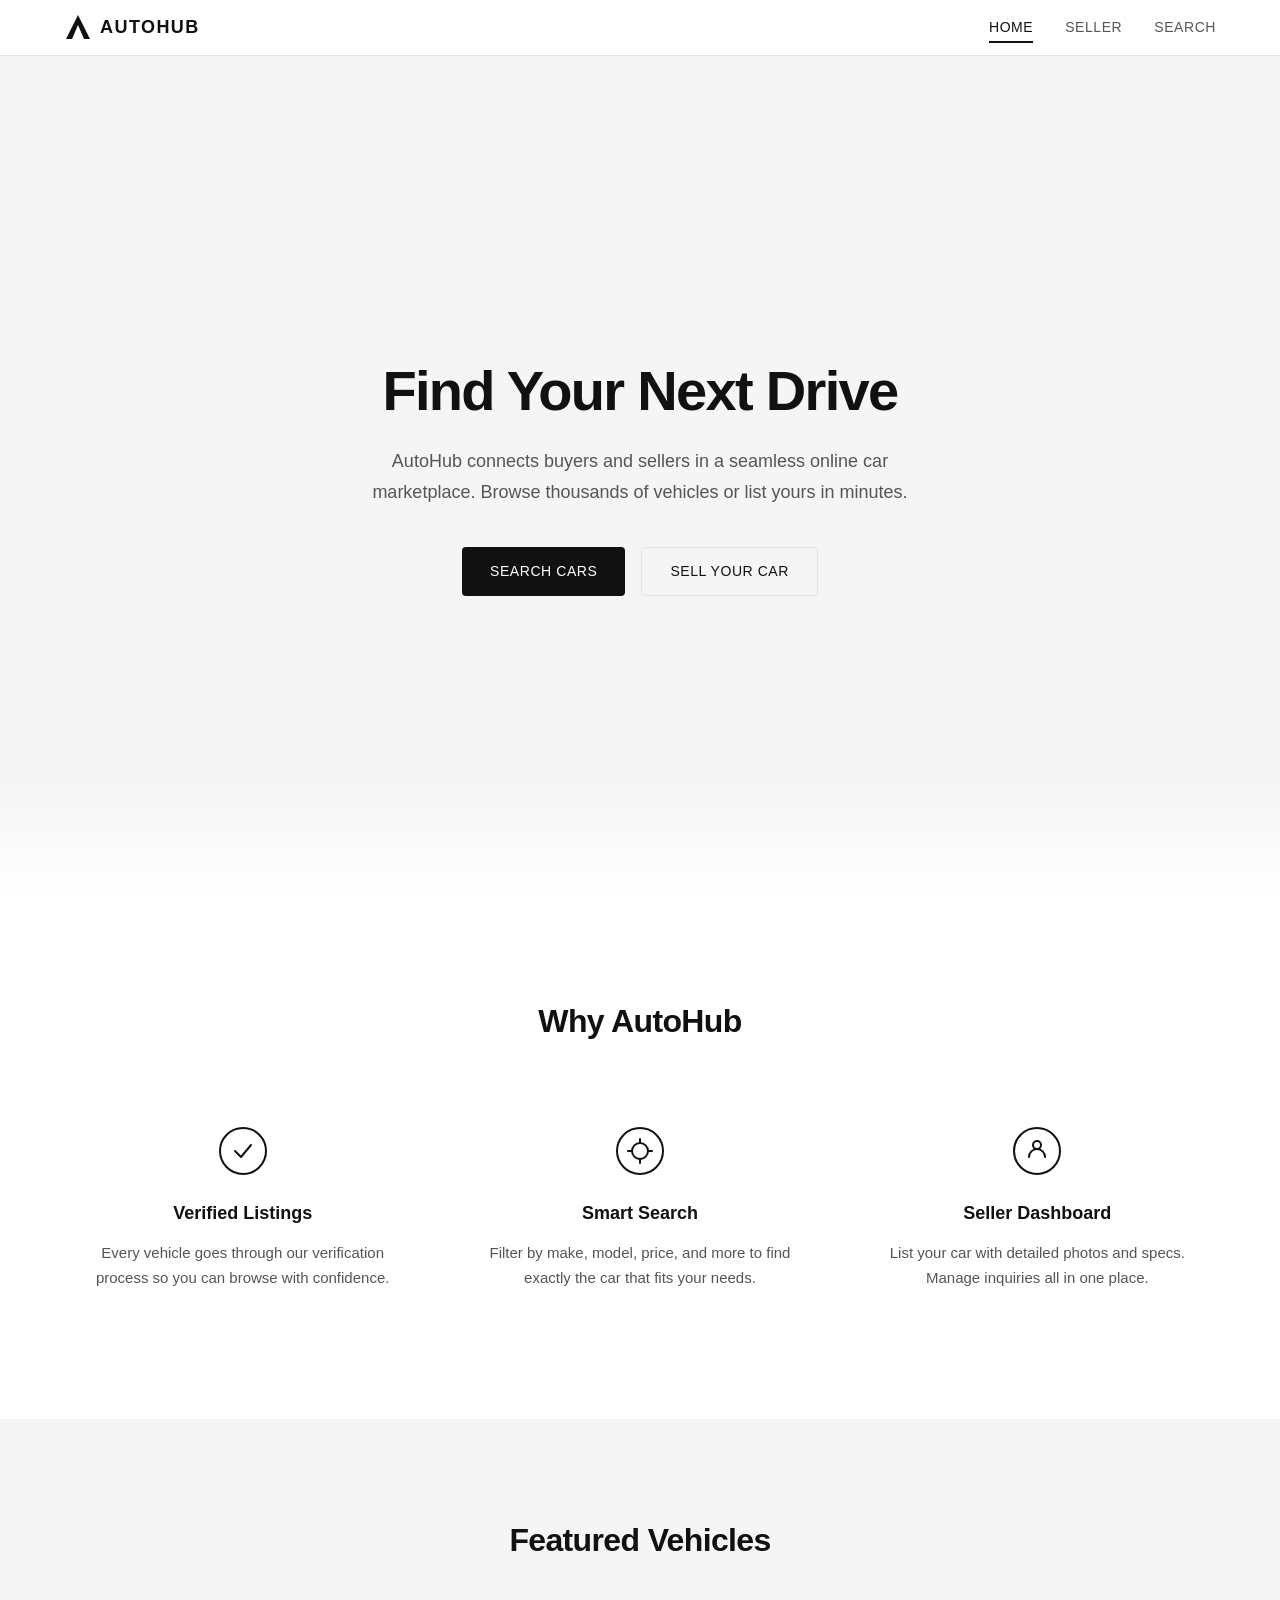
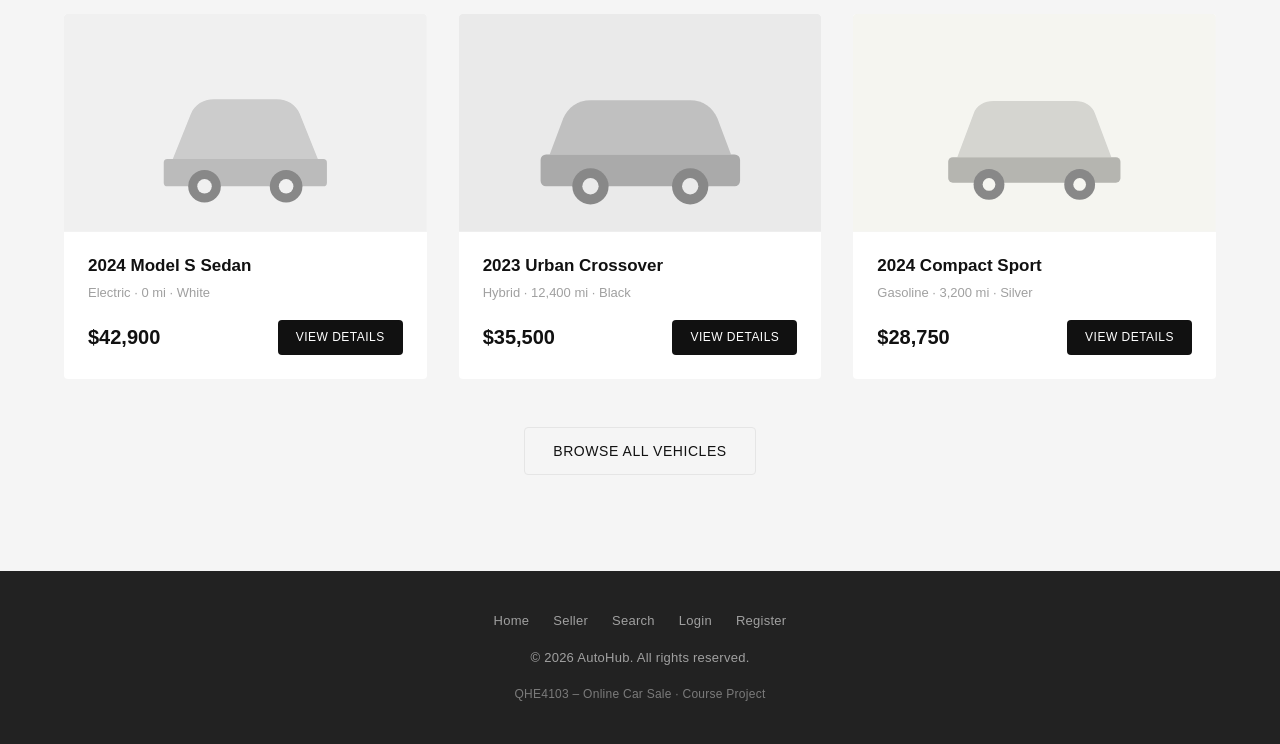
==== index.html @ d93c59be "build homepage and shared layout framework" ====
<!DOCTYPE html>
<html lang="en">
<head>
  <meta charset="UTF-8">
  <meta name="viewport" content="width=device-width, initial-scale=1.0">
  <title>AutoHub – Home</title>
  <link rel="stylesheet" href="css/styles.css">
</head>
<body>

  <header class="site-header">
    <div class="container">
      <a href="index.html" class="site-logo">
        <svg viewBox="0 0 28 28" fill="none" xmlns="http://www.w3.org/2000/svg">
          <path d="M14 2L2 26h6l6-14 6 14h6L14 2z" fill="#111"/>
        </svg>
        AutoHub
      </a>
      <nav class="nav-links">
        <a href="index.html">Home</a>
        <a href="seller.html">Seller</a>
        <a href="search.html">Search</a>
      </nav>
      <button class="nav-toggle" aria-label="Toggle navigation">
        <span></span>
        <span></span>
        <span></span>
      </button>
    </div>
  </header>

  <main class="site-main">

    <section class="hero">
      <div class="container hero-inner">
        <h1 class="hero-title">Find Your Next Drive</h1>
        <p class="hero-subtitle">AutoHub connects buyers and sellers in a seamless online car marketplace. Browse thousands of vehicles or list yours in minutes.</p>
        <div class="hero-actions">
          <a href="search.html" class="btn btn-primary">Search Cars</a>
          <a href="seller.html" class="btn btn-secondary">Sell Your Car</a>
        </div>
      </div>
      <div class="hero-gradient"></div>
    </section>

    <section class="features">
      <div class="container">
        <h2 class="section-title">Why AutoHub</h2>
        <div class="features-grid">
          <div class="feature-card">
            <div class="feature-icon">
              <svg viewBox="0 0 48 48" fill="none" xmlns="http://www.w3.org/2000/svg">
                <circle cx="24" cy="24" r="23" stroke="#111" stroke-width="2"/>
                <path d="M16 24l6 6 10-12" stroke="#111" stroke-width="2" stroke-linecap="round" stroke-linejoin="round"/>
              </svg>
            </div>
            <h3 class="feature-heading">Verified Listings</h3>
            <p class="feature-text">Every vehicle goes through our verification process so you can browse with confidence.</p>
          </div>
          <div class="feature-card">
            <div class="feature-icon">
              <svg viewBox="0 0 48 48" fill="none" xmlns="http://www.w3.org/2000/svg">
                <circle cx="24" cy="24" r="23" stroke="#111" stroke-width="2"/>
                <circle cx="24" cy="24" r="8" stroke="#111" stroke-width="2"/>
                <path d="M24 12v4M24 32v4M12 24h4M32 24h4" stroke="#111" stroke-width="2" stroke-linecap="round"/>
              </svg>
            </div>
            <h3 class="feature-heading">Smart Search</h3>
            <p class="feature-text">Filter by make, model, price, and more to find exactly the car that fits your needs.</p>
          </div>
          <div class="feature-card">
            <div class="feature-icon">
              <svg viewBox="0 0 48 48" fill="none" xmlns="http://www.w3.org/2000/svg">
                <circle cx="24" cy="24" r="23" stroke="#111" stroke-width="2"/>
                <path d="M16 30c0-4.418 3.582-8 8-8s8 3.582 8 8" stroke="#111" stroke-width="2" stroke-linecap="round"/>
                <circle cx="24" cy="18" r="4" stroke="#111" stroke-width="2"/>
              </svg>
            </div>
            <h3 class="feature-heading">Seller Dashboard</h3>
            <p class="feature-text">List your car with detailed photos and specs. Manage inquiries all in one place.</p>
          </div>
        </div>
      </div>
    </section>

    <section class="featured-cars">
      <div class="container">
        <h2 class="section-title">Featured Vehicles</h2>
        <div class="cars-grid">
          <article class="car-card">
            <div class="car-card-image">
              <svg viewBox="0 0 400 240" xmlns="http://www.w3.org/2000/svg">
                <rect width="400" height="240" fill="#f0f0f0"/>
                <path d="M120 160h160l-20-50c-4-10-14-16-25-16h-70c-11 0-21 6-25 16l-20 50z" fill="#ccc"/>
                <rect x="110" y="160" width="180" height="30" rx="4" fill="#bbb"/>
                <circle cx="155" cy="190" r="18" fill="#888"/>
                <circle cx="155" cy="190" r="8" fill="#f0f0f0"/>
                <circle cx="245" cy="190" r="18" fill="#888"/>
                <circle cx="245" cy="190" r="8" fill="#f0f0f0"/>
              </svg>
            </div>
            <div class="car-card-body">
              <h3 class="car-card-title">2024 Model S Sedan</h3>
              <p class="car-card-meta">Electric · 0 mi · White</p>
              <div class="car-card-footer">
                <span class="car-card-price">$42,900</span>
                <a href="car-detail.html" class="btn btn-primary btn-sm">View Details</a>
              </div>
            </div>
          </article>
          <article class="car-card">
            <div class="car-card-image">
              <svg viewBox="0 0 400 240" xmlns="http://www.w3.org/2000/svg">
                <rect width="400" height="240" fill="#eaeaea"/>
                <path d="M100 155h200l-15-40c-5-12-16-20-30-20h-110c-14 0-25 8-30 20l-15 40z" fill="#c0c0c0"/>
                <rect x="90" y="155" width="220" height="35" rx="6" fill="#aaa"/>
                <circle cx="145" cy="190" r="20" fill="#888"/>
                <circle cx="145" cy="190" r="9" fill="#eaeaea"/>
                <circle cx="255" cy="190" r="20" fill="#888"/>
                <circle cx="255" cy="190" r="9" fill="#eaeaea"/>
              </svg>
            </div>
            <div class="car-card-body">
              <h3 class="car-card-title">2023 Urban Crossover</h3>
              <p class="car-card-meta">Hybrid · 12,400 mi · Black</p>
              <div class="car-card-footer">
                <span class="car-card-price">$35,500</span>
                <a href="car-detail.html" class="btn btn-primary btn-sm">View Details</a>
              </div>
            </div>
          </article>
          <article class="car-card">
            <div class="car-card-image">
              <svg viewBox="0 0 400 240" xmlns="http://www.w3.org/2000/svg">
                <rect width="400" height="240" fill="#f5f5f0"/>
                <path d="M115 158h170l-18-48c-3-9-12-14-22-14h-90c-10 0-19 5-22 14l-18 48z" fill="#d5d5d0"/>
                <rect x="105" y="158" width="190" height="28" rx="5" fill="#b5b5b0"/>
                <circle cx="150" cy="188" r="17" fill="#888"/>
                <circle cx="150" cy="188" r="7" fill="#f5f5f0"/>
                <circle cx="250" cy="188" r="17" fill="#888"/>
                <circle cx="250" cy="188" r="7" fill="#f5f5f0"/>
              </svg>
            </div>
            <div class="car-card-body">
              <h3 class="car-card-title">2024 Compact Sport</h3>
              <p class="car-card-meta">Gasoline · 3,200 mi · Silver</p>
              <div class="car-card-footer">
                <span class="car-card-price">$28,750</span>
                <a href="car-detail.html" class="btn btn-primary btn-sm">View Details</a>
              </div>
            </div>
          </article>
        </div>
        <div class="cars-cta">
          <a href="search.html" class="btn btn-secondary">Browse All Vehicles</a>
        </div>
      </div>
    </section>

  </main>

  <footer class="site-footer">
    <div class="container">
      <div class="footer-links">
        <a href="index.html">Home</a>
        <a href="seller.html">Seller</a>
        <a href="search.html">Search</a>
        <a href="login.html">Login</a>
        <a href="register.html">Register</a>
      </div>
      <p class="footer-copy">&copy; 2026 AutoHub. All rights reserved.</p>
      <p class="footer-course">QHE4103 – Online Car Sale · Course Project</p>
    </div>
  </footer>

  <script src="js/main.js"></script>
</body>
</html>
---- css/styles.css ----
*,
*::before,
*::after {
  margin: 0;
  padding: 0;
  box-sizing: border-box;
}

:root {
  --color-black: #111;
  --color-white: #fff;
  --color-gray-100: #f5f5f5;
  --color-gray-200: #e5e5e5;
  --color-gray-400: #a0a0a0;
  --color-gray-600: #555;
  --color-gray-800: #222;
  --font-sans: -apple-system, BlinkMacSystemFont, "Segoe UI", Roboto,
    "Helvetica Neue", Arial, sans-serif;
  --header-height: 56px;
  --container-max: 1200px;
  --radius: 0.25rem;
  --transition: 0.3s ease;
}

html {
  font-size: 16px;
  scroll-behavior: smooth;
}

body {
  font-family: var(--font-sans);
  color: var(--color-black);
  background: var(--color-white);
  line-height: 1.6;
  min-height: 100vh;
  display: flex;
  flex-direction: column;
  -webkit-font-smoothing: antialiased;
  -moz-osx-font-smoothing: grayscale;
}

a {
  color: inherit;
  text-decoration: none;
}

ul {
  list-style: none;
}

img {
  max-width: 100%;
  display: block;
}

button {
  font: inherit;
  cursor: pointer;
  border: none;
  background: none;
}

/* ===== Container ===== */

.container {
  width: 100%;
  max-width: var(--container-max);
  margin: 0 auto;
  padding: 0 24px;
}

/* ===== Header / Nav ===== */

.site-header {
  position: fixed;
  top: 0;
  left: 0;
  width: 100%;
  height: var(--header-height);
  background: rgba(255, 255, 255, 0.92);
  backdrop-filter: blur(12px);
  -webkit-backdrop-filter: blur(12px);
  z-index: 1000;
  border-bottom: 1px solid var(--color-gray-200);
  transition: background var(--transition);
}

.site-header .container {
  display: flex;
  align-items: center;
  justify-content: space-between;
  height: 100%;
}

.site-logo {
  display: flex;
  align-items: center;
  gap: 8px;
  font-size: 1.125rem;
  font-weight: 600;
  letter-spacing: 0.08em;
  text-transform: uppercase;
  color: var(--color-black);
  white-space: nowrap;
}

.site-logo svg {
  width: 28px;
  height: 28px;
  flex-shrink: 0;
}

.nav-links {
  display: flex;
  align-items: center;
  gap: 32px;
}

.nav-links a {
  font-size: 0.875rem;
  font-weight: 500;
  letter-spacing: 0.04em;
  text-transform: uppercase;
  color: var(--color-gray-600);
  position: relative;
  transition: color var(--transition);
}

.nav-links a::after {
  content: "";
  position: absolute;
  left: 0;
  bottom: -4px;
  width: 0;
  height: 2px;
  background: var(--color-black);
  transition: width var(--transition);
}

.nav-links a:hover,
.nav-links a.active {
  color: var(--color-black);
}

.nav-links a:hover::after,
.nav-links a.active::after {
  width: 100%;
}

.nav-toggle {
  display: none;
  flex-direction: column;
  justify-content: center;
  align-items: center;
  width: 40px;
  height: 40px;
  gap: 5px;
  cursor: pointer;
}

.nav-toggle span {
  display: block;
  width: 22px;
  height: 2px;
  background: var(--color-black);
  border-radius: 1px;
  transition: transform var(--transition), opacity var(--transition);
}

.nav-toggle.open span:nth-child(1) {
  transform: translateY(7px) rotate(45deg);
}

.nav-toggle.open span:nth-child(2) {
  opacity: 0;
}

.nav-toggle.open span:nth-child(3) {
  transform: translateY(-7px) rotate(-45deg);
}

/* ===== Main Content ===== */

.site-main {
  flex: 1;
  margin-top: var(--header-height);
}

/* ===== Footer ===== */

.site-footer {
  background: var(--color-gray-800);
  color: var(--color-gray-400);
  padding: 40px 0;
  font-size: 0.8125rem;
  letter-spacing: 0.02em;
}

.site-footer .container {
  display: flex;
  flex-direction: column;
  align-items: center;
  gap: 16px;
}

.footer-links {
  display: flex;
  gap: 24px;
}

.footer-links a {
  color: var(--color-gray-400);
  transition: color var(--transition);
}

.footer-links a:hover {
  color: var(--color-white);
}

.footer-copy {
  color: var(--color-gray-400);
}

/* ===== Buttons (common) ===== */

.btn {
  display: inline-flex;
  align-items: center;
  justify-content: center;
  padding: 12px 28px;
  font-size: 0.875rem;
  font-weight: 500;
  letter-spacing: 0.04em;
  text-transform: uppercase;
  border-radius: var(--radius);
  transition: background var(--transition), color var(--transition),
    box-shadow var(--transition);
}

.btn-primary {
  background: var(--color-black);
  color: var(--color-white);
}

.btn-primary:hover {
  background: var(--color-gray-800);
  box-shadow: 0 4px 16px rgba(0, 0, 0, 0.15);
}

.btn-secondary {
  background: transparent;
  color: var(--color-black);
  border: 1px solid var(--color-gray-200);
}

.btn-secondary:hover {
  border-color: var(--color-black);
}

/* ===== Responsive ===== */

/* Tablet: <= 768px */
@media (max-width: 768px) {
  .nav-toggle {
    display: flex;
  }

  .nav-links {
    position: fixed;
    top: var(--header-height);
    left: 0;
    width: 100%;
    height: calc(100vh - var(--header-height));
    flex-direction: column;
    justify-content: flex-start;
    align-items: center;
    padding-top: 48px;
    gap: 36px;
    background: rgba(255, 255, 255, 0.98);
    backdrop-filter: blur(12px);
    -webkit-backdrop-filter: blur(12px);
    opacity: 0;
    pointer-events: none;
    transform: translateY(-8px);
    transition: opacity var(--transition), transform var(--transition);
  }

  .nav-links.open {
    opacity: 1;
    pointer-events: auto;
    transform: translateY(0);
  }

  .nav-links a {
    font-size: 1.125rem;
  }
}

/* ===== Section Title ===== */

.section-title {
  font-size: 2rem;
  font-weight: 600;
  letter-spacing: -0.02em;
  text-align: center;
  margin-bottom: 48px;
  color: var(--color-black);
}

/* ===== Hero ===== */

.hero {
  position: relative;
  display: flex;
  align-items: center;
  justify-content: center;
  min-height: calc(100vh - var(--header-height));
  text-align: center;
  overflow: hidden;
  background: var(--color-gray-100);
}

.hero-inner {
  position: relative;
  z-index: 1;
  padding: 80px 24px;
  max-width: 720px;
}

.hero-title {
  font-size: 3.5rem;
  font-weight: 700;
  letter-spacing: -0.03em;
  line-height: 1.1;
  margin-bottom: 24px;
  color: var(--color-black);
}

.hero-subtitle {
  font-size: 1.125rem;
  line-height: 1.7;
  color: var(--color-gray-600);
  margin-bottom: 40px;
  max-width: 560px;
  margin-left: auto;
  margin-right: auto;
}

.hero-actions {
  display: flex;
  gap: 16px;
  justify-content: center;
  flex-wrap: wrap;
}

.hero-gradient {
  position: absolute;
  bottom: 0;
  left: 0;
  width: 100%;
  height: 120px;
  background: linear-gradient(to top, var(--color-white), transparent);
  pointer-events: none;
}

/* ===== Features ===== */

.features {
  padding: 96px 0;
}

.features-grid {
  display: grid;
  grid-template-columns: repeat(3, 1fr);
  gap: 40px;
}

.feature-card {
  text-align: center;
  padding: 32px 16px;
}

.feature-icon {
  width: 48px;
  height: 48px;
  margin: 0 auto 24px;
}

.feature-icon svg {
  width: 100%;
  height: 100%;
}

.feature-heading {
  font-size: 1.125rem;
  font-weight: 600;
  margin-bottom: 12px;
  color: var(--color-black);
}

.feature-text {
  font-size: 0.9375rem;
  line-height: 1.7;
  color: var(--color-gray-600);
}

/* ===== Featured Cars ===== */

.featured-cars {
  padding: 96px 0;
  background: var(--color-gray-100);
}

.cars-grid {
  display: grid;
  grid-template-columns: repeat(3, 1fr);
  gap: 32px;
}

.car-card {
  background: var(--color-white);
  border-radius: var(--radius);
  overflow: hidden;
  transition: box-shadow var(--transition), transform var(--transition);
}

.car-card:hover {
  transform: translateY(-4px);
  box-shadow: 0 12px 40px rgba(0, 0, 0, 0.08);
}

.car-card-image {
  width: 100%;
  aspect-ratio: 5 / 3;
  overflow: hidden;
  background: var(--color-gray-100);
}

.car-card-image svg {
  width: 100%;
  height: 100%;
  display: block;
}

.car-card-body {
  padding: 20px 24px 24px;
}

.car-card-title {
  font-size: 1.0625rem;
  font-weight: 600;
  margin-bottom: 4px;
  color: var(--color-black);
}

.car-card-meta {
  font-size: 0.8125rem;
  color: var(--color-gray-400);
  margin-bottom: 16px;
}

.car-card-footer {
  display: flex;
  align-items: center;
  justify-content: space-between;
}

.car-card-price {
  font-size: 1.25rem;
  font-weight: 700;
  color: var(--color-black);
}

.btn-sm {
  padding: 8px 18px;
  font-size: 0.75rem;
}

.cars-cta {
  text-align: center;
  margin-top: 48px;
}

/* ===== Footer Course Line ===== */

.footer-course {
  font-size: 0.75rem;
  color: var(--color-gray-400);
  opacity: 0.7;
}

/* ===== Responsive ===== */

/* Tablet: <= 768px */
@media (max-width: 768px) {
  .hero-title {
    font-size: 2.5rem;
  }

  .hero-subtitle {
    font-size: 1rem;
  }

  .features-grid {
    grid-template-columns: 1fr;
    gap: 24px;
  }

  .cars-grid {
    grid-template-columns: 1fr;
    gap: 24px;
  }

  .section-title {
    font-size: 1.75rem;
    margin-bottom: 36px;
  }

  .features {
    padding: 64px 0;
  }

  .featured-cars {
    padding: 64px 0;
  }
}

/* Large phone: <= 480px */
@media (max-width: 480px) {
  .container {
    padding: 0 16px;
  }

  .site-footer {
    padding: 32px 0;
  }

  .footer-links {
    flex-direction: column;
    align-items: center;
    gap: 12px;
  }

  .hero-title {
    font-size: 2rem;
  }

  .hero-inner {
    padding: 60px 16px;
  }

  .hero-actions {
    flex-direction: column;
    align-items: center;
  }

  .hero-actions .btn {
    width: 100%;
    max-width: 280px;
  }
}

/* ===== Page Hero (sub-pages) ===== */

.page-hero {
  background: var(--color-gray-100);
  text-align: center;
  padding: 80px 0 64px;
}

.page-hero-inner {
  max-width: 640px;
  margin: 0 auto;
}

.page-hero-title {
  font-size: 2.75rem;
  font-weight: 700;
  letter-spacing: -0.03em;
  line-height: 1.15;
  margin-bottom: 16px;
  color: var(--color-black);
}

.page-hero-subtitle {
  font-size: 1.0625rem;
  line-height: 1.7;
  color: var(--color-gray-600);
}

/* ===== Action Cards (Seller Page) ===== */

.seller-actions {
  padding: 80px 0 96px;
}

.action-grid {
  display: grid;
  grid-template-columns: repeat(3, 1fr);
  gap: 32px;
}

.action-card {
  display: flex;
  flex-direction: column;
  align-items: center;
  text-align: center;
  padding: 48px 32px 40px;
  background: var(--color-white);
  border: 1px solid var(--color-gray-200);
  border-radius: var(--radius);
  transition: transform var(--transition), box-shadow var(--transition);
}

.action-card:hover {
  transform: translateY(-4px);
  box-shadow: 0 12px 40px rgba(0, 0, 0, 0.06);
}

.action-card-icon {
  width: 56px;
  height: 56px;
  margin-bottom: 28px;
}

.action-card-icon svg {
  width: 100%;
  height: 100%;
}

.action-card-title {
  font-size: 1.25rem;
  font-weight: 600;
  margin-bottom: 12px;
  color: var(--color-black);
}

.action-card-text {
  font-size: 0.9375rem;
  line-height: 1.7;
  color: var(--color-gray-600);
  margin-bottom: 28px;
  flex: 1;
}

/* ===== Responsive: Page Hero & Action Cards ===== */

@media (max-width: 768px) {
  .page-hero {
    padding: 56px 0 48px;
  }

  .page-hero-title {
    font-size: 2rem;
  }

  .action-grid {
    grid-template-columns: 1fr;
    gap: 24px;
    max-width: 420px;
    margin: 0 auto;
  }

  .seller-actions {
    padding: 56px 0 72px;
  }
}

@media (max-width: 480px) {
  .page-hero-title {
    font-size: 1.75rem;
  }

  .action-card {
    padding: 36px 24px 32px;
  }
}
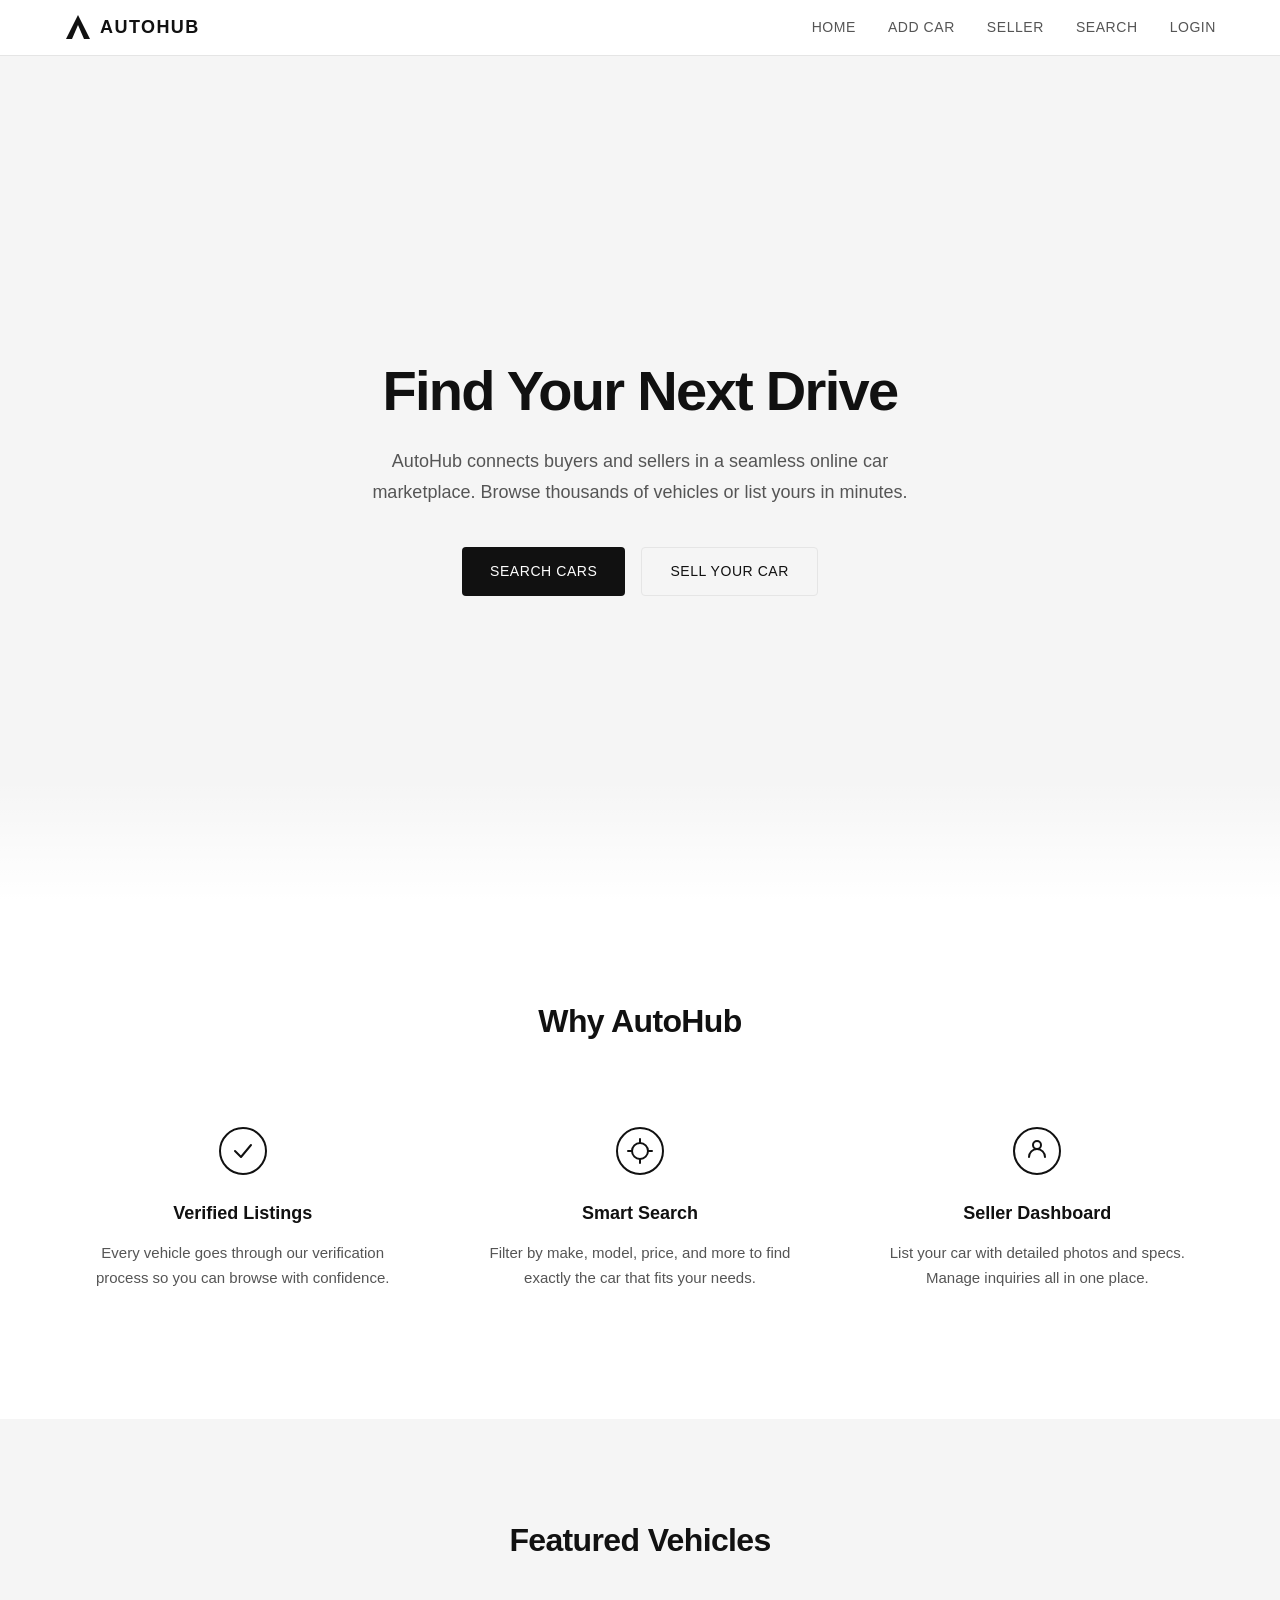
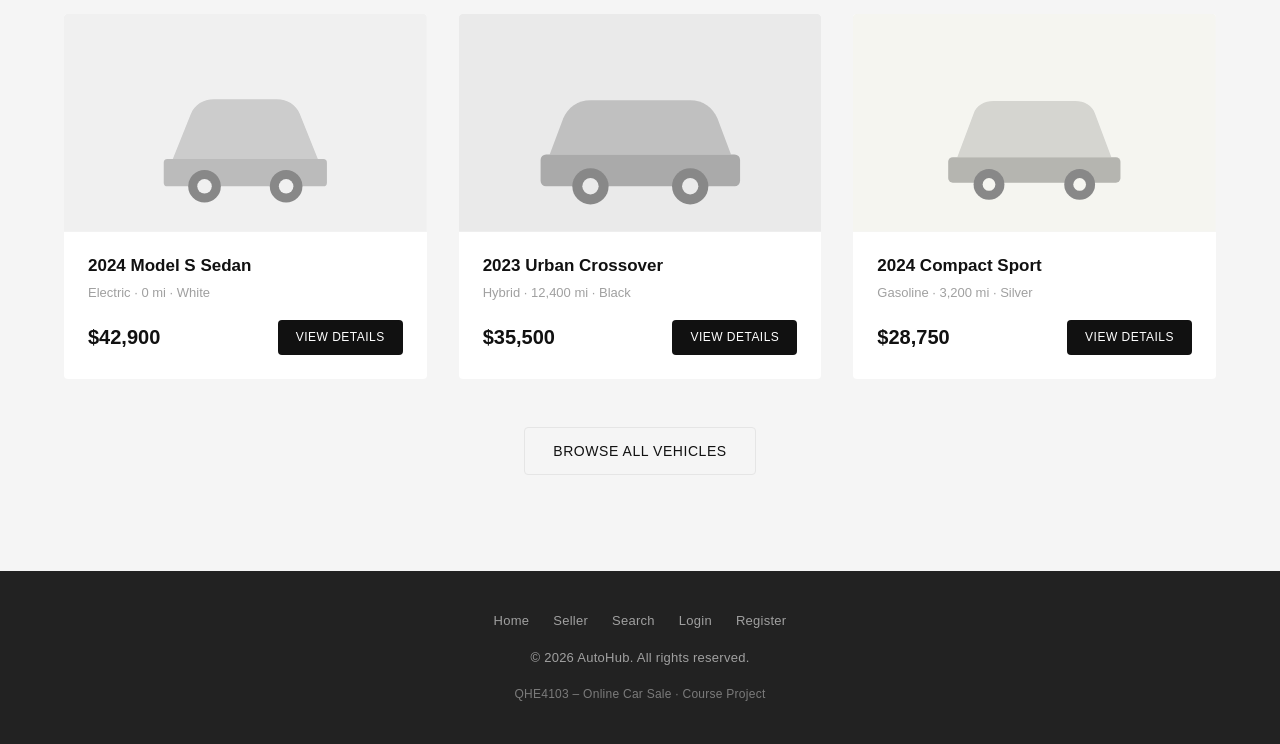
==== commit 5920152a: "Update index.html" ====
--- a/index.html
+++ b/index.html
@@ -18,8 +18,10 @@
       </a>
       <nav class="nav-links">
         <a href="index.html">Home</a>
+        <a href="add car.html">Add Car</a>
         <a href="seller.html">Seller</a>
         <a href="search.html">Search</a>
+        <a href="login.html">Login</a>
       </nav>
       <button class="nav-toggle" aria-label="Toggle navigation">
         <span></span>
--- a/css/styles.css
+++ b/css/styles.css
@@ -60,7 +60,6 @@
   background: none;
 }
 
-/* ===== Container ===== */
 
 .container {
   width: 100%;
@@ -69,7 +68,6 @@
   padding: 0 24px;
 }
 
-/* ===== Header / Nav ===== */
 
 .site-header {
   position: fixed;
@@ -179,14 +177,12 @@
   transform: translateY(-7px) rotate(-45deg);
 }
 
-/* ===== Main Content ===== */
 
 .site-main {
   flex: 1;
   margin-top: var(--header-height);
 }
 
-/* ===== Footer ===== */
 
 .site-footer {
   background: var(--color-gray-800);
@@ -221,7 +217,6 @@
   color: var(--color-gray-400);
 }
 
-/* ===== Buttons (common) ===== */
 
 .btn {
   display: inline-flex;
@@ -257,9 +252,7 @@
   border-color: var(--color-black);
 }
 
-/* ===== Responsive ===== */
-
-/* Tablet: <= 768px */
+
 @media (max-width: 768px) {
   .nav-toggle {
     display: flex;
@@ -296,8 +289,6 @@
   }
 }
 
-/* ===== Section Title ===== */
-
 .section-title {
   font-size: 2rem;
   font-weight: 600;
@@ -307,7 +298,6 @@
   color: var(--color-black);
 }
 
-/* ===== Hero ===== */
 
 .hero {
   position: relative;
@@ -363,7 +353,6 @@
   pointer-events: none;
 }
 
-/* ===== Features ===== */
 
 .features {
   padding: 96px 0;
@@ -404,7 +393,6 @@
   color: var(--color-gray-600);
 }
 
-/* ===== Featured Cars ===== */
 
 .featured-cars {
   padding: 96px 0;
@@ -481,7 +469,6 @@
   margin-top: 48px;
 }
 
-/* ===== Footer Course Line ===== */
 
 .footer-course {
   font-size: 0.75rem;
@@ -489,9 +476,6 @@
   opacity: 0.7;
 }
 
-/* ===== Responsive ===== */
-
-/* Tablet: <= 768px */
 @media (max-width: 768px) {
   .hero-title {
     font-size: 2.5rem;
@@ -525,7 +509,6 @@
   }
 }
 
-/* Large phone: <= 480px */
 @media (max-width: 480px) {
   .container {
     padding: 0 16px;
@@ -560,7 +543,6 @@
   }
 }
 
-/* ===== Page Hero (sub-pages) ===== */
 
 .page-hero {
   background: var(--color-gray-100);
@@ -588,7 +570,6 @@
   color: var(--color-gray-600);
 }
 
-/* ===== Action Cards (Seller Page) ===== */
 
 .seller-actions {
   padding: 80px 0 96px;
@@ -643,7 +624,6 @@
   flex: 1;
 }
 
-/* ===== Responsive: Page Hero & Action Cards ===== */
 
 @media (max-width: 768px) {
   .page-hero {
@@ -675,3 +655,70 @@
     padding: 36px 24px 32px;
   }
 }
+.auth-container {
+  display: flex;
+  justify-content: center;
+  align-items: center;
+  min-height: 100vh;
+  background-color: var(--color-gray-100);
+  padding: 20px;
+}
+
+.auth-card {
+  background: white;
+  padding: 40px 35px;
+  border-radius: 12px;
+  box-shadow: 0 4px 20px rgba(0, 0, 0, 0.08);
+  width: 100%;
+  max-width: 420px;
+}
+
+.auth-title {
+  text-align: center;
+  margin-bottom: 30px;
+  font-size: 24px;
+  font-weight: 600;
+  color: var(--color-black);
+}
+
+.form-group {
+  margin-bottom: 20px;
+}
+
+.form-group label {
+  display: block;
+  margin-bottom: 8px;
+  font-weight: 500;
+  color: var(--color-gray-800);
+}
+
+.form-group input {
+  width: 100%;
+  padding: 12px 15px;
+  border: 1px solid var(--color-gray-200);
+  border-radius: 6px;
+  font-size: 15px;
+  box-sizing: border-box;
+  background: white;
+}
+
+.form-group input:focus {
+  outline: none;
+  border-color: var(--color-black);
+}
+
+.auth-link {
+  text-align: center;
+  margin-top: 20px;
+  font-size: 14px;
+  color: var(--color-gray-600);
+}
+
+.auth-link a {
+  color: var(--color-black);
+  font-weight: 500;
+}
+
+.auth-link a:hover {
+  text-decoration: underline;
+}
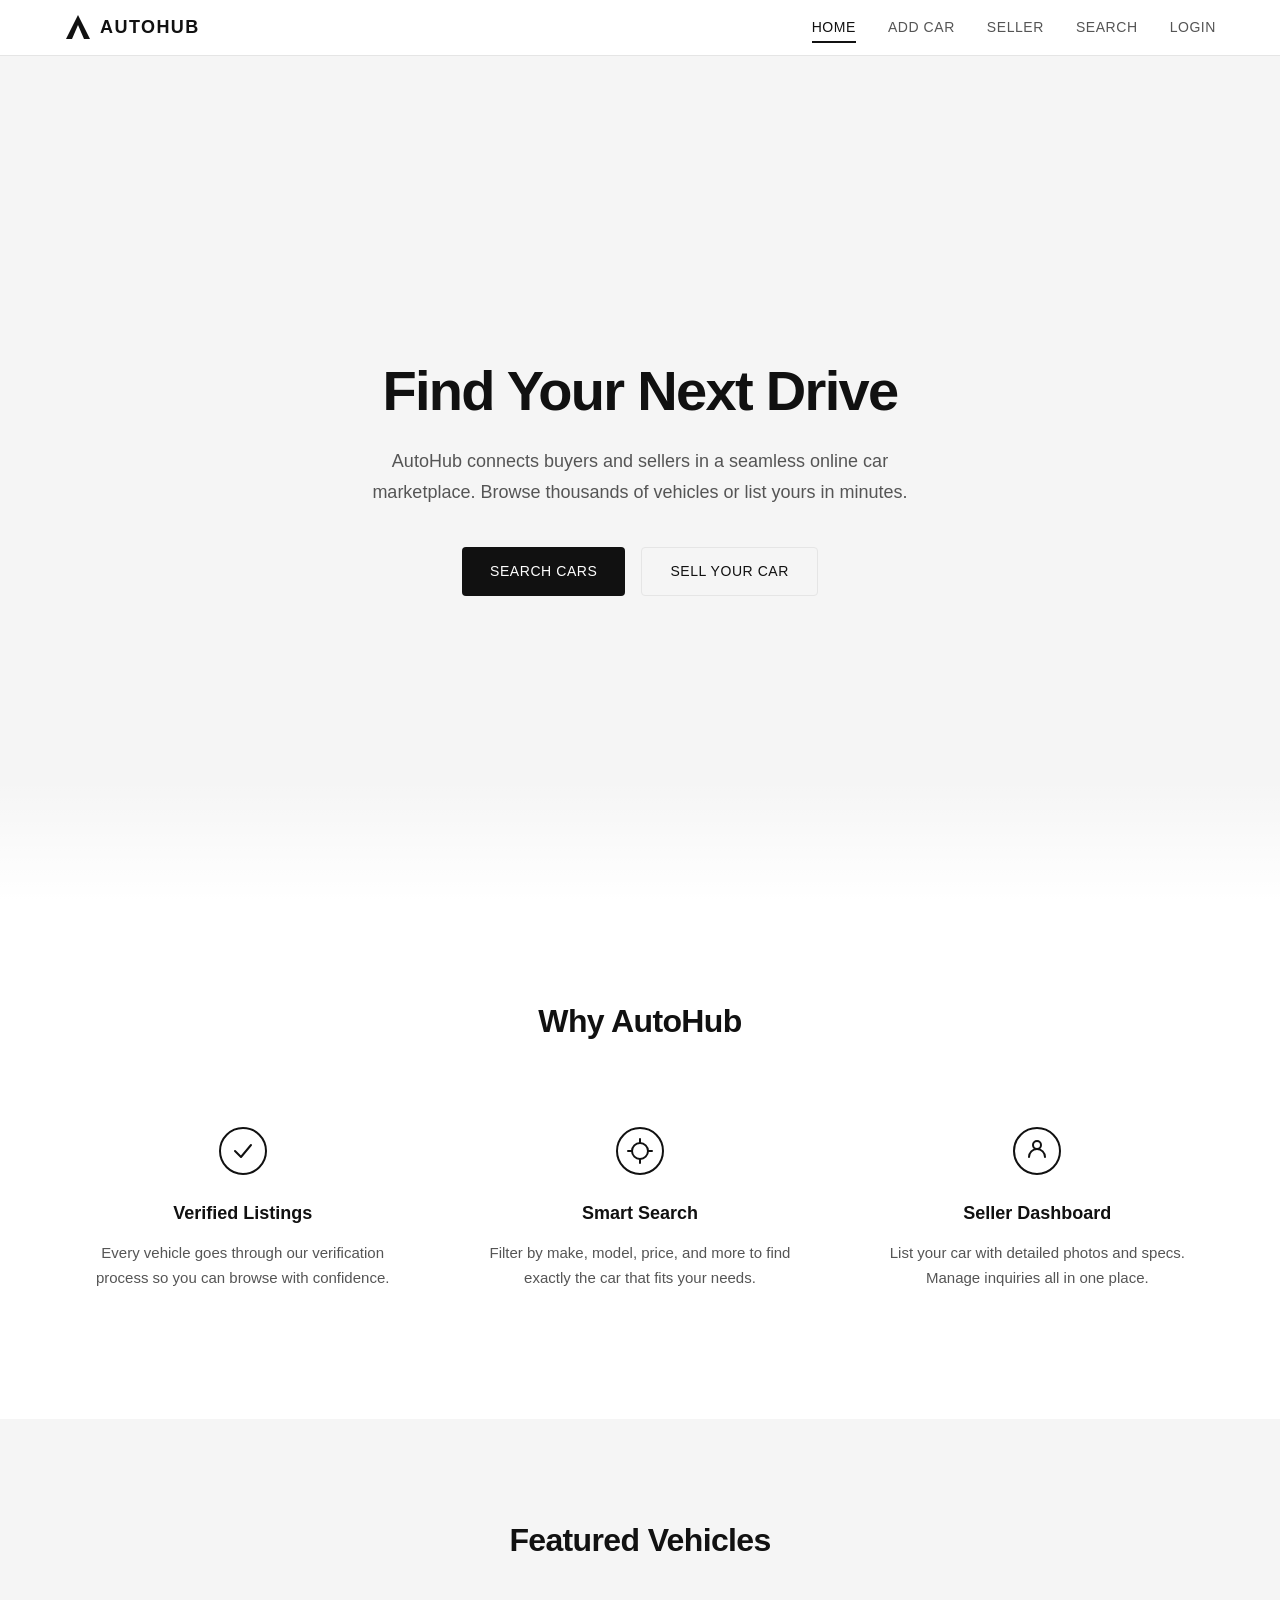
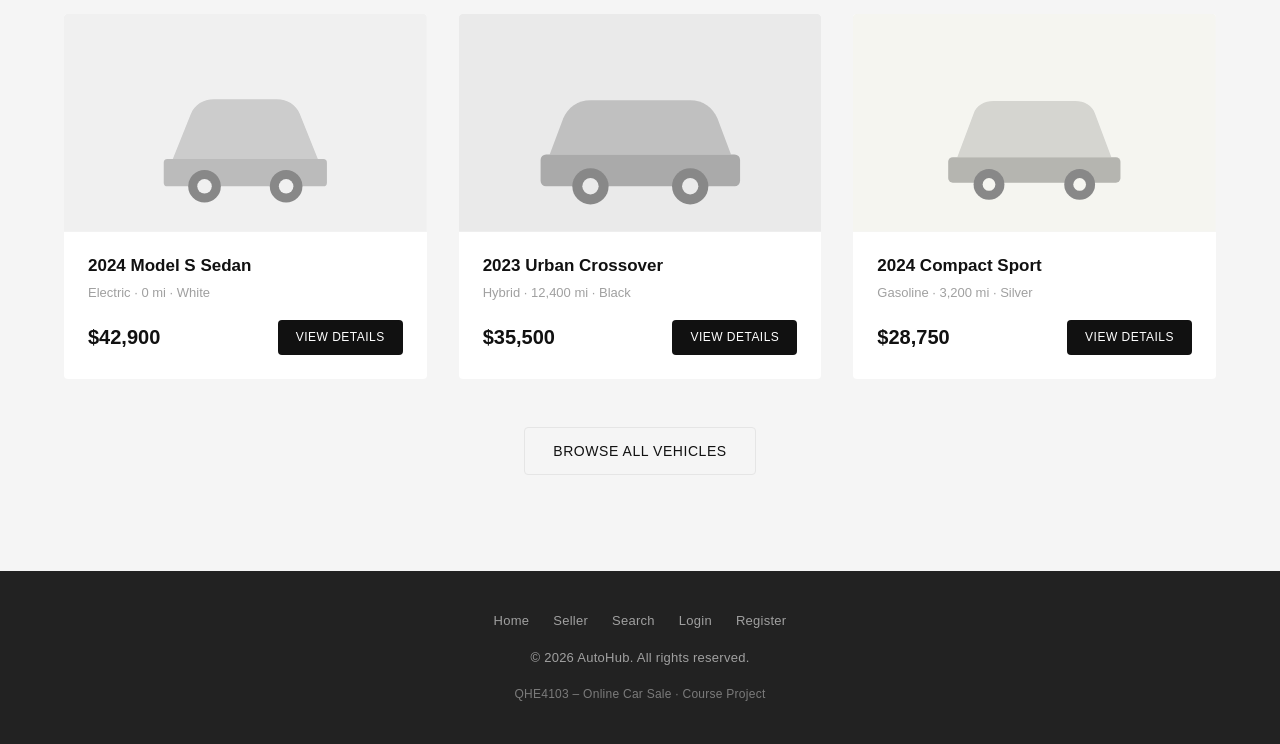
==== commit d0796e55: "Update index.html" ====
--- a/index.html
+++ b/index.html
@@ -17,7 +17,7 @@
         AutoHub
       </a>
       <nav class="nav-links">
-        <a href="index.html">Home</a>
+        <a href="index.html" class="active">Home</a>
         <a href="add car.html">Add Car</a>
         <a href="seller.html">Seller</a>
         <a href="search.html">Search</a>
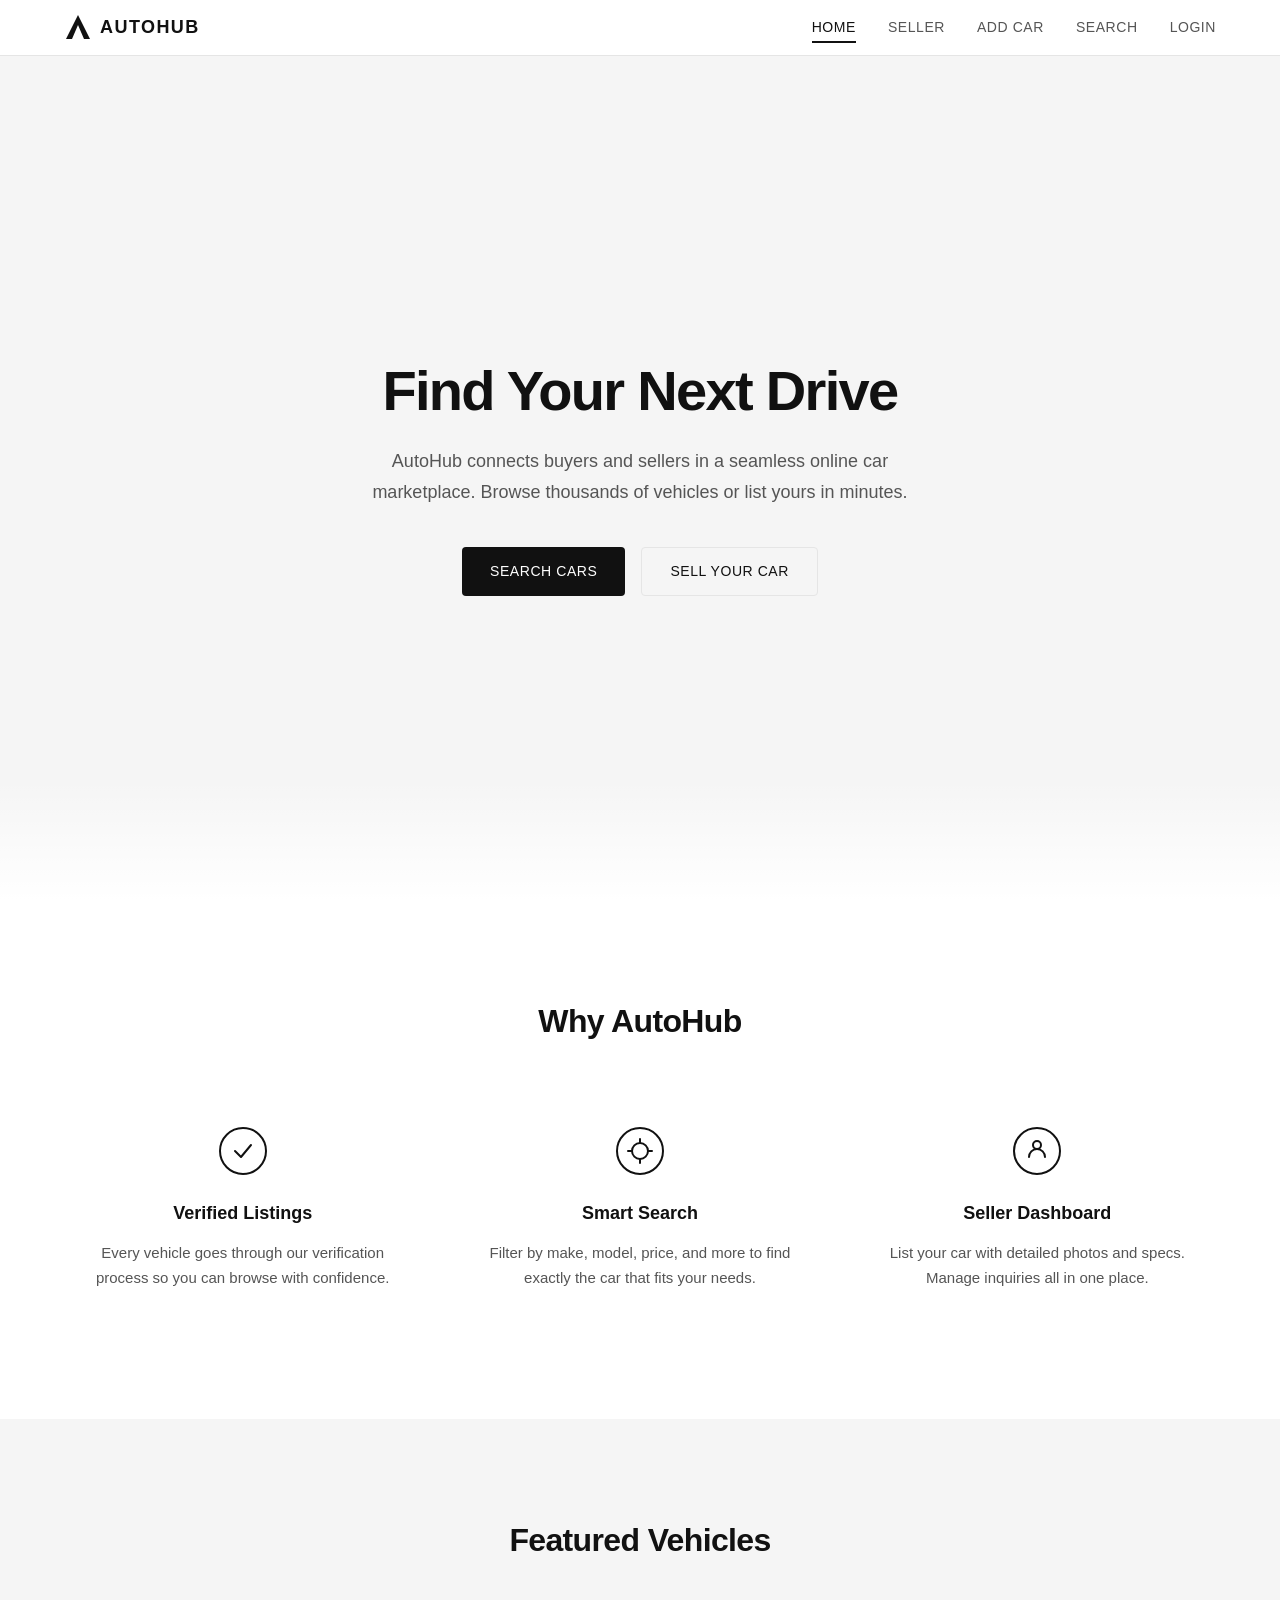
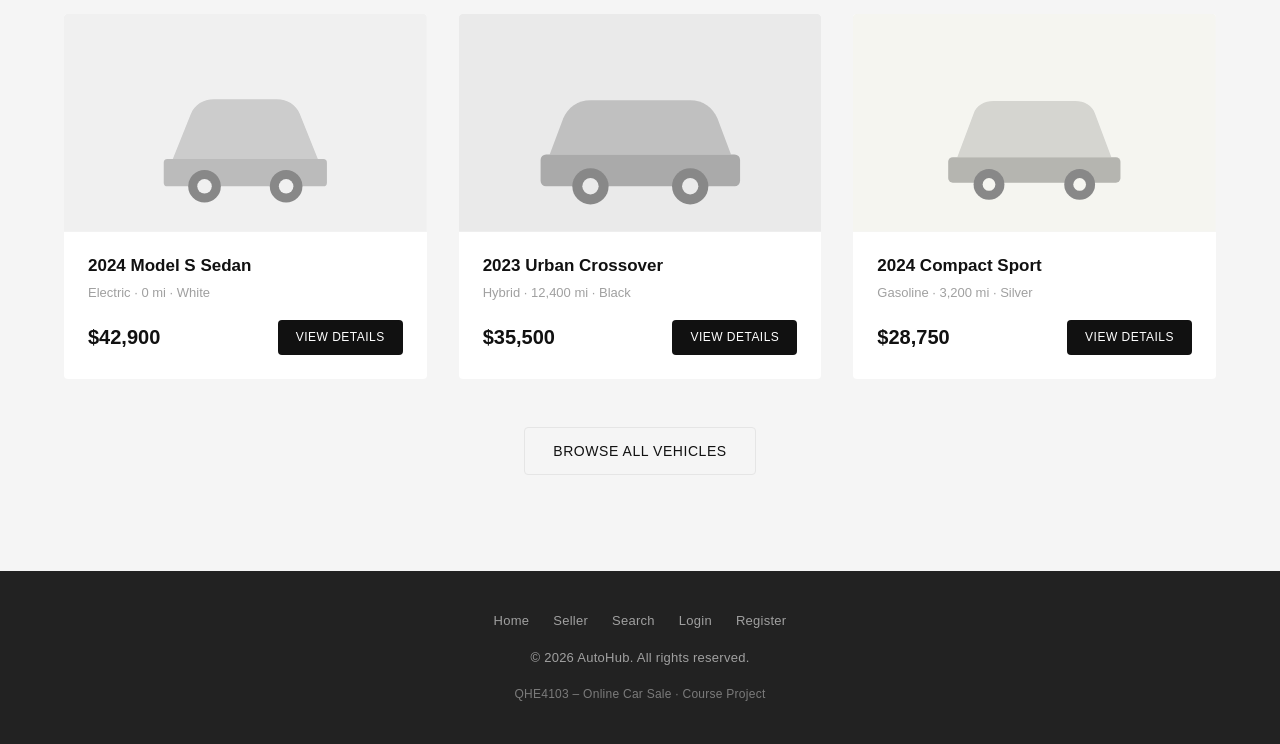
==== commit ccfd466a: "Update index.html" ====
--- a/index.html
+++ b/index.html
@@ -17,9 +17,9 @@
         AutoHub
       </a>
       <nav class="nav-links">
-        <a href="index.html" class="active">Home</a>
+        <a href="index.html"  class="active">Home</a>
+        <a href="seller.html">Seller</a>
         <a href="add car.html">Add Car</a>
-        <a href="seller.html">Seller</a>
         <a href="search.html">Search</a>
         <a href="login.html">Login</a>
       </nav>
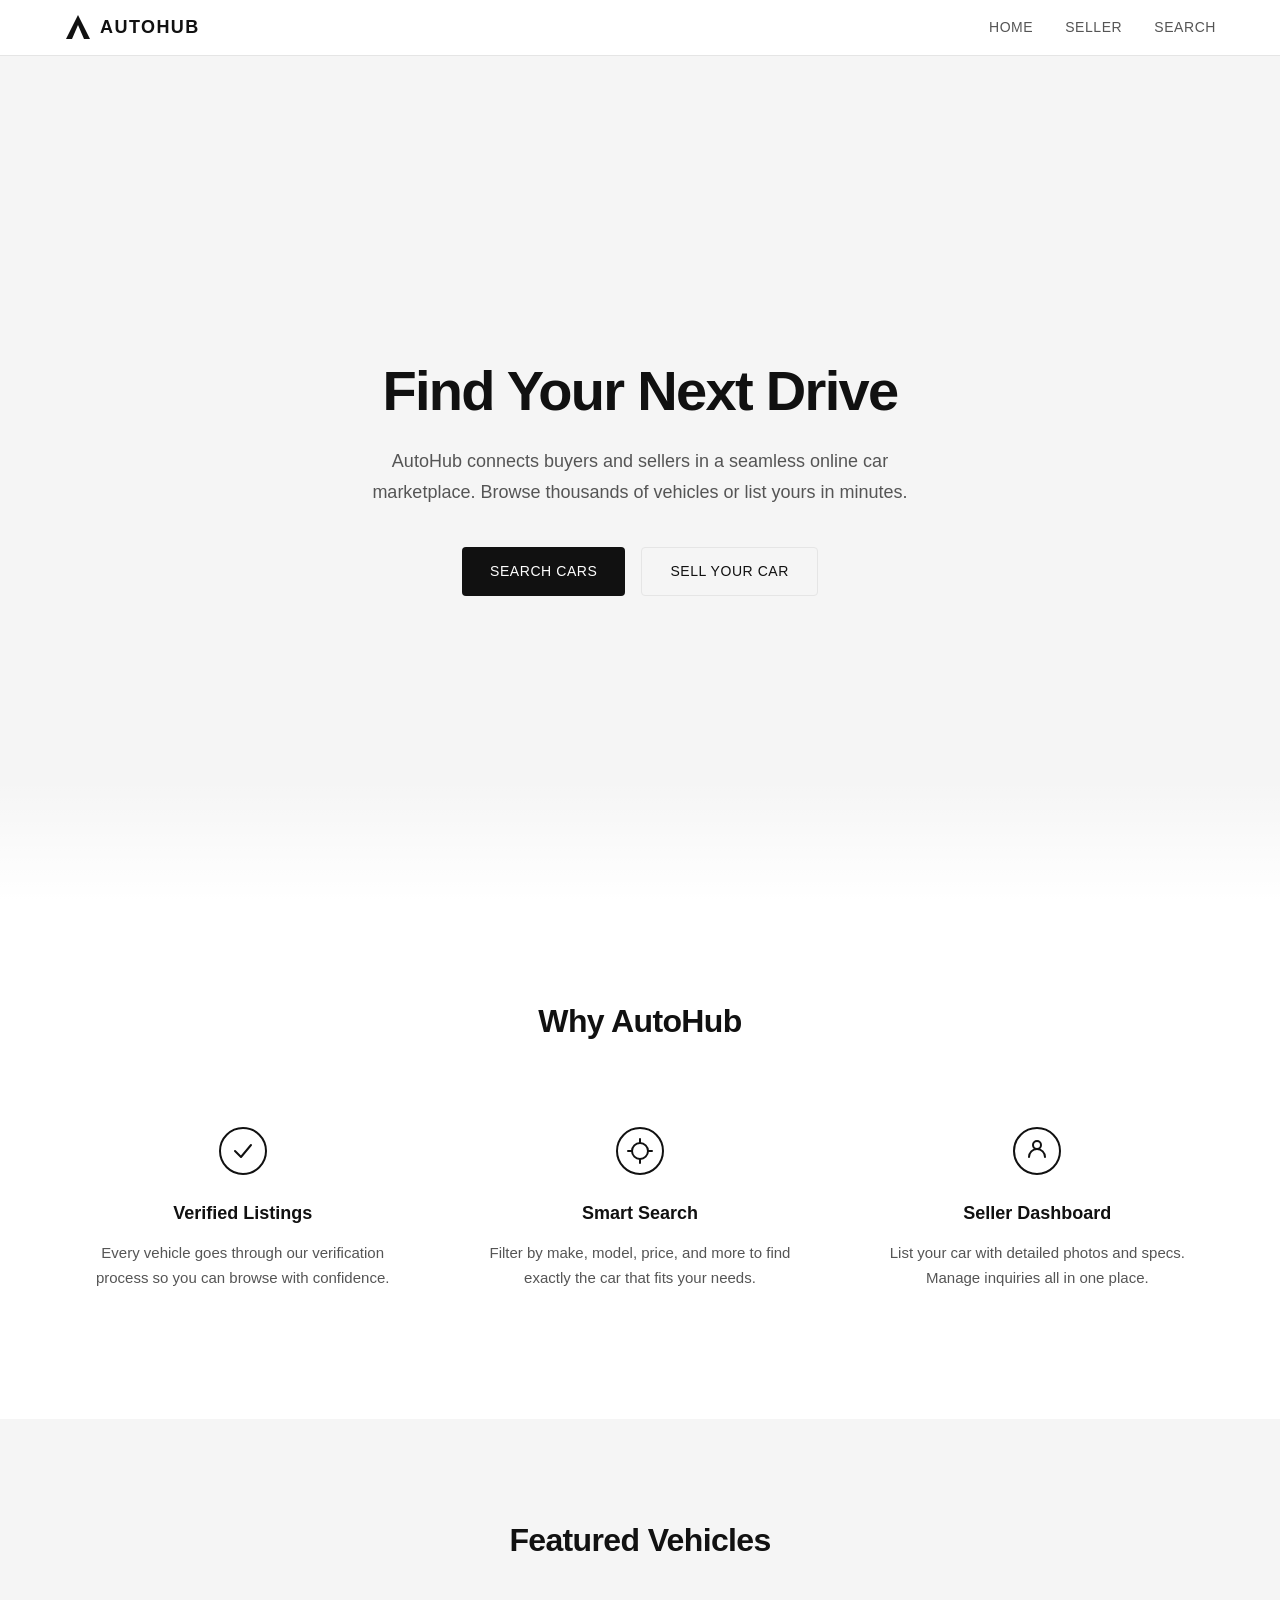
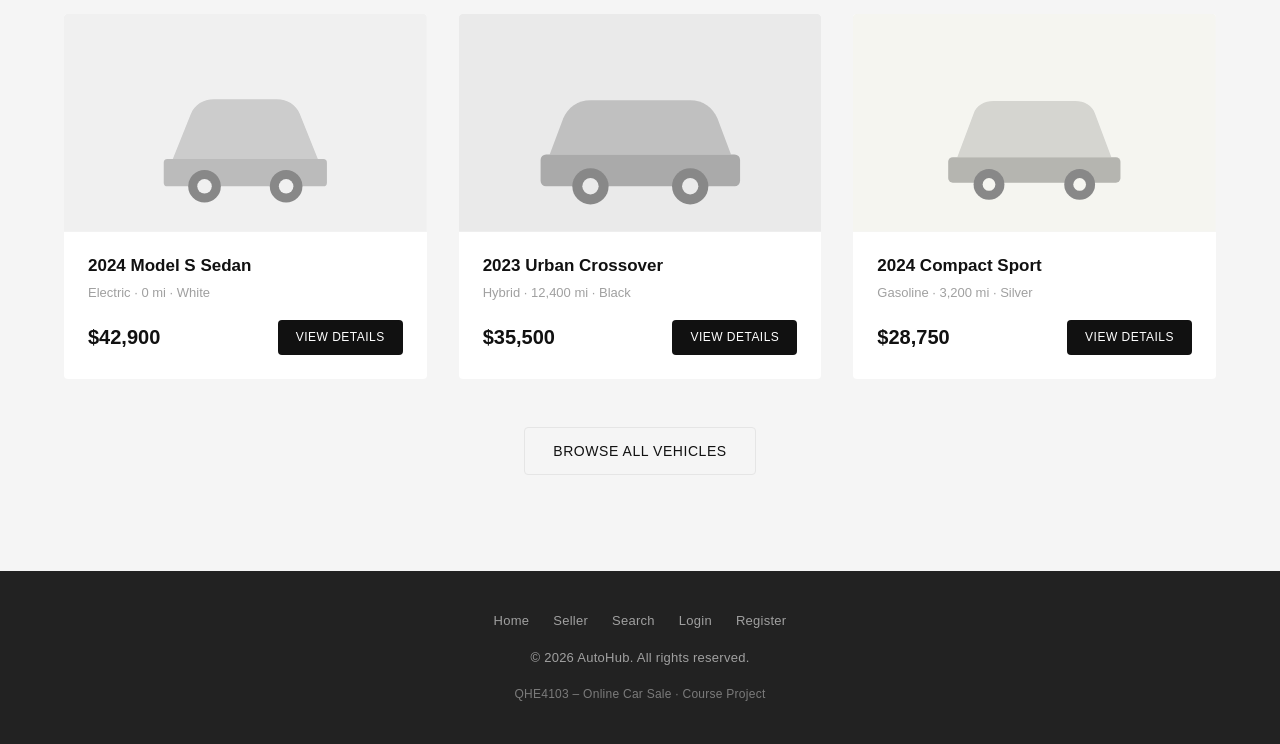
==== commit 901209ee: "Update index.html" ====
--- a/index.html
+++ b/index.html
@@ -17,11 +17,9 @@
         AutoHub
       </a>
       <nav class="nav-links">
-        <a href="index.html"  class="active">Home</a>
+        <a href="index.html">Home</a>
         <a href="seller.html">Seller</a>
-        <a href="add car.html">Add Car</a>
         <a href="search.html">Search</a>
-        <a href="login.html">Login</a>
       </nav>
       <button class="nav-toggle" aria-label="Toggle navigation">
         <span></span>
